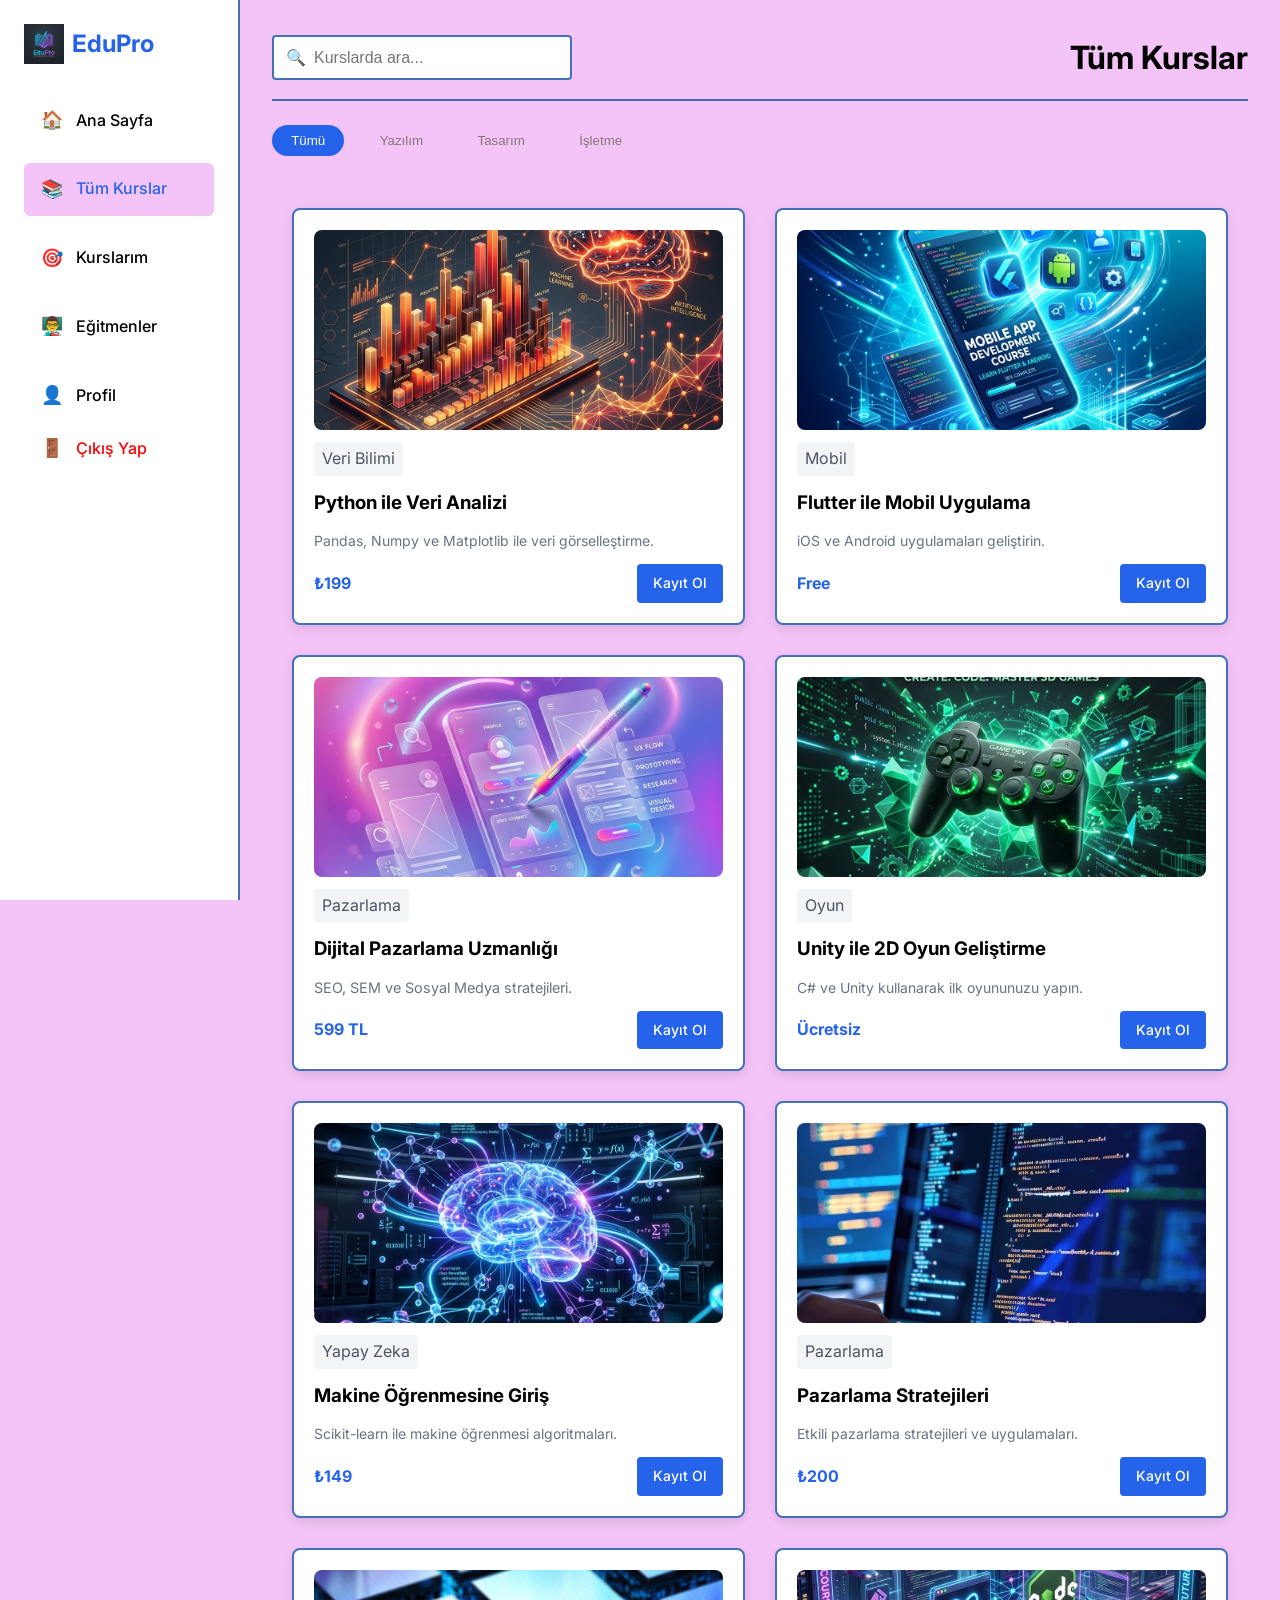
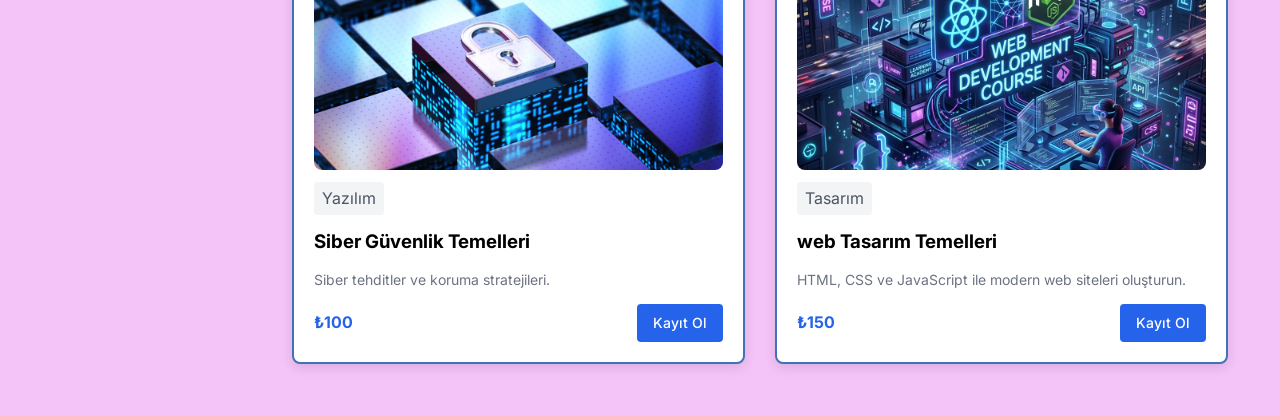
==== courses.html @ 86083f7c "son duzenlemeler" ====
<!DOCTYPE html>
<html lang="en">
<head>
    <meta charset="UTF-8">
    <meta name="viewport" content="width=device-width, initial-scale=1.0">
    <title>EduPro | TümKurslar</title>
    <link rel="stylesheet" href="courses.css">
</head>

<body>
    <!-- app-container: Sidebar ve İçerik Alanını kapsayan ana kutu -->
    <div class="app-container">
        <!-- Sidebar: Navigasyon menüsü -->
        <aside class="sidebar">
            <!-- Marka logosu ve ismi -->
            <div class="nav-brand">
                <img src="assets/EduProLogo.png" alt="Logo" style="width: 40px; height: 40px;"> EduPro
            </div>

            <!-- Navigasyon menü listesi -->
            <nav class="nav-menu">
                <!-- Sayfa linkleri ve ikonları -->
                <a href="home.html" class="nav-link"><span>🏠</span> Ana Sayfa</a>
                <a href="courses.html" class="nav-link active"><span>📚</span> Tüm Kurslar</a>
                <a href="my-courses.html" class="nav-link"><span>🎯</span> Kurslarım</a>
                <a href="instructors.html" class="nav-link"><span>👨‍🏫</span> Eğitmenler</a>
                <a href="profile.html" class="nav-link"><span>👤</span> Profil</a>
            </nav>

            <!-- Çıkış yapma linki (alt kısımda) -->
            <div style="margin-top: auto;">
                <a href="index.html" class="nav-link" style="color: red;"><span>🚪</span> Çıkış Yap</a>
            </div>
        </aside>
                

        <!-- main-content: Sağdaki kurs listesi alanı -->
        <main class="main-content">
            <!-- topbar: Arama çubuğu ve sayfa başlığı -->
            <header class="topbar">
                <div class="search-bar">
                    <span>🔍</span>
                    <input type="text" placeholder="Kurslarda ara...">
                </div>
                <h1>Tüm Kurslar</h1>
            </header>

            <!-- İçerik bölümü -->
            <section class="content-area">
                <!-- Kategori filtreleme butonları -->
                <div class="flex gap-2" style="margin-bottom: 2rem;">
                    <!-- 'Tümü' seçeneği (aktif) -->
                    <button class="btn btn-primary" style="padding: 0.5rem 1.2rem; border-radius: 20px;">Tümü</button>
                    <!-- 'Yazılım' kategorisi -->
                    <button class="btn"
                        style="background: var(--glass); color: rgb(134, 118, 118); padding: 0.5rem 1.2rem; border-radius: 20px;">Yazılım</button>
                    <!-- 'Tasarım' kategorisi -->
                    <button class="btn"
                        style="background: var(--glass); color:  rgb(134, 118, 118); padding: 0.5rem 1.2rem; border-radius: 20px;">Tasarım</button>
                    <!-- 'İşletme' kategorisi -->
                    <button class="btn"
                        style="background: var(--glass); color:  rgb(134, 118, 118); padding: 0.5rem 1.2rem; border-radius: 20px;">İşletme</button>
                </div>

                <!-- grid-container: Kurs kartlarını düzenli bir şekilde dizen ızgara yapısı -->
                <div class="grid-container">

                    <!-- 1. kurs veri bilimi -->
                    <div class="card">
                        <img src="assets/datascience.png" alt="course" class="course-img">
                        <div class="tag">Veri Bilimi</div>
                        <h3>Python ile Veri Analizi</h3>
                        <p style="color: var(--text-muted); font-size: 14px;">Pandas, Numpy ve Matplotlib ile veri
                            görselleştirme.</p>
                        <!-- Fiyat ve kayıt butonu -->
                        <div class="flex justify-between items-center">
                            <span style="font-weight: 700; color: var(--primary);">₺199</span>
                            <a href="#" class="btn-primary btn" style="padding: 8px 16px; font-size: 14px;">Kayıt Ol</a>
                        </div>
                    </div>

                    <!-- 2. Kurs: Mobil Geliştirme -->
                    <div class="card">
                        <img src="assets/mobile.png" alt="course" class="course-img">
                        <!-- Kategori etiketi -->
                        <div class="tag">Mobil</div>
                        <!-- Kurs başlığı -->
                        <h3>Flutter ile Mobil Uygulama</h3>
                        <!-- Kurs kısa açıklaması -->
                        <p style="color: var(--text-muted); font-size: 14px; ">iOS ve Android
                            uygulamaları geliştirin.</p>
                        <!-- Fiyat ve kayıt butonu -->
                        <div class="flex justify-between items-center" >
                            <span style="font-weight: 700; color: var(--primary);">Free</span>
                            <a href="#" class="btn-primary btn" style="padding: 8px 16px; font-size: 14px;">Kayıt Ol</a>
                        </div>
                    </div>

                    <!-- 3. Kurs: Pazarlama -->
                    <div class="card">
                        <img src="assets/uiux.png" alt="course" class="course-img">
                        <!-- Kategori etiketi -->
                        <div class="tag">Pazarlama</div>
                        <!-- Kurs başlığı -->
                        <h3>Dijital Pazarlama Uzmanlığı</h3>
                        <!-- Kurs kısa açıklaması -->
                        <p style="font-size: 0.9rem; color: var(--text-muted);">SEO, SEM ve Sosyal Medya stratejileri.
                        </p>
                        <!-- Fiyat ve kayıt butonu -->
                        <div class="flex justify-between items-center">
                            <span style="font-weight: 700; color: var(--primary);">599 TL</span>
                            <a href="#" class="btn btn-primary" style="padding: 8px 16px; font-size: 14px;">Kayıt
                                Ol</a>
                        </div>
                    </div>

                    <!-- 4. Kurs: Oyun Geliştirme -->
                    <div class="card">
                        <!-- Kurs kapağı -->
                        <img src="assets/game.png" alt="Course" class="course-img">
                        <!-- Kategori etiketi -->
                        <div class="tag">Oyun</div>
                        <!-- Kurs başlığı -->
                        <h3>Unity ile 2D Oyun Geliştirme</h3>
                        <!-- Kurs kısa açıklaması -->
                        <p style="font-size: 14px; color: var(--text-muted);">C# ve Unity kullanarak ilk oyununuzu
                            yapın.</p>
                        <!-- Fiyat ve kayıt butonu -->
                        <div class="flex justify-between items-center">
                            <span style="font-weight: 700; color: var(--primary);">Ücretsiz</span>
                            <a href="#" class="btn btn-primary" style="padding: 8px 16px; font-size: 14px;">Kayıt
                                Ol</a>
                        </div>
                    </div>


                    <!-- 5. Kurs: Makine Öğrenmesi -->
                    <div class="card">
                        <img src="assets/course1.png" alt="course" class="course-img">
                        <div class="tag">Yapay Zeka</div>
                        <h3>Makine Öğrenmesine Giriş</h3>
                        <p style="font-size: 14px; color: var(--text-muted);">Scikit-learn ile makine öğrenmesi algoritmaları.</p>
                        <div class="flex justify-between items-center ">
                            <span style="font-weight: 700; color: var(--primary);">₺149</span>
                            <a href="#" class="btn-primary btn" style="padding: 8px 16px; font-size: 14px;">Kayıt Ol</a>
                        </div>
                    </div>

                    <!-- 6. Kurs: Pazarlama -->
                    <div class="card">
                        <img src="assets/course2.jpg" alt="course" class="course-img">
                        <div class="tag">Pazarlama</div>
                        <h3>Pazarlama Stratejileri</h3>
                        <p style="font-size: 14px; color: var(--text-muted);">Etkili pazarlama stratejileri ve uygulamaları.</p>
                        <div class="flex justify-between items-center ">
                            <span style="font-weight: 700; color: var(--primary);">₺200</span>
                            <a href="#" class="btn-primary btn" style="padding: 8px 16px; font-size: 14px;">Kayıt Ol</a>
                        </div>
                    </div>


                    <!-- 7. Kurs: Siber Güvenlik -->
                    <div class="card">
                        <img src="assets/cybersecurity.png" alt="course" class="course-img">
                        <div class="tag">Yazılım</div>
                        <h3>Siber Güvenlik Temelleri</h3>
                        <p style="font-size: 14px; color: var(--text-muted);">Siber tehditler ve koruma stratejileri.</p>
                        <div class="flex justify-between items-center ">
                            <span style="font-weight: 700; color: var(--primary);">₺100</span>
                            <a href="#" class="btn-primary btn" style="padding: 8px 16px; font-size: 14px;">Kayıt Ol</a>
                        </div>
                    </div>

                    <!-- 8. Kurs: web Tasarım -->
                    <div class="card">
                        <img src="assets/web_dev.png" alt="course" class="course-img">
                        <div class="tag">Tasarım</div>
                        <h3>web Tasarım Temelleri</h3>
                        <p style="font-size: 14px; color: var(--text-muted);">HTML, CSS ve JavaScript ile modern web siteleri oluşturun.</p>
                        <div class="flex justify-between items-center ">
                            <span style="font-weight: 700; color: var(--primary);">₺150</span>
                            <a href="#" class="btn-primary btn" style="padding: 8px 16px; font-size: 14px;">Kayıt Ol</a>
                        </div>
                    </div>
                </div>
                
            </section>
        </main>
    </div>
</body>
</html>
---- courses.css ----
@import "common.css";

.grid-container {
    display: grid;
    grid-template-columns: repeat(auto-fill, minmax(350px, 1fr)); /* Otomatik doldurma, minimum 350px genişlik ve kalan alanı eşit şekilde dağıtır */
    gap: 30px;
    padding: 20px;
}

.card {
    background-color: var(--white);
    border: 2px solid var(--border);
    border-radius: 8px;
    box-shadow: 0 4px 12px rgba(0, 0, 0, 0.1); /* Hafif gölge efekti */
    padding: 20px;
    display: flex;
    flex-direction: column;
    justify-content: space-between;
    gap: 12px;
}


.course-img {
    width: 100%;
    height: 200px;
    object-fit: cover; /* Görselin kartın içine sığması için */
    border-radius: 8px;
    background-color: #ddd;
}

.tag {
    display: inline-block; 
    padding: 4px 8px;
    background: #f3f4f6;
    color: #4b5563;
    border-radius: 4px;
    width: fit-content; /* İçeriğe göre genişlik */
}

.topbar {
    display: flex;
    justify-content: space-between; 
    padding-bottom: 16px;
    border-bottom: 2px solid var(--border); 
    align-items: center;
    margin-bottom: 24px;
}

.search-bar {
    background: var(--white);
    display: flex;
    align-items: center;
    gap: 8px;
    border: 2px solid var(--border);
    border-radius: 4px;
    padding: 8px 12px;
    width: 300px;
}

.search-bar input {
    border: none;
    padding: 0;
    width: 100%; /* Arama çubuğunun kalan genişliğini kaplamasını sağlar */
}
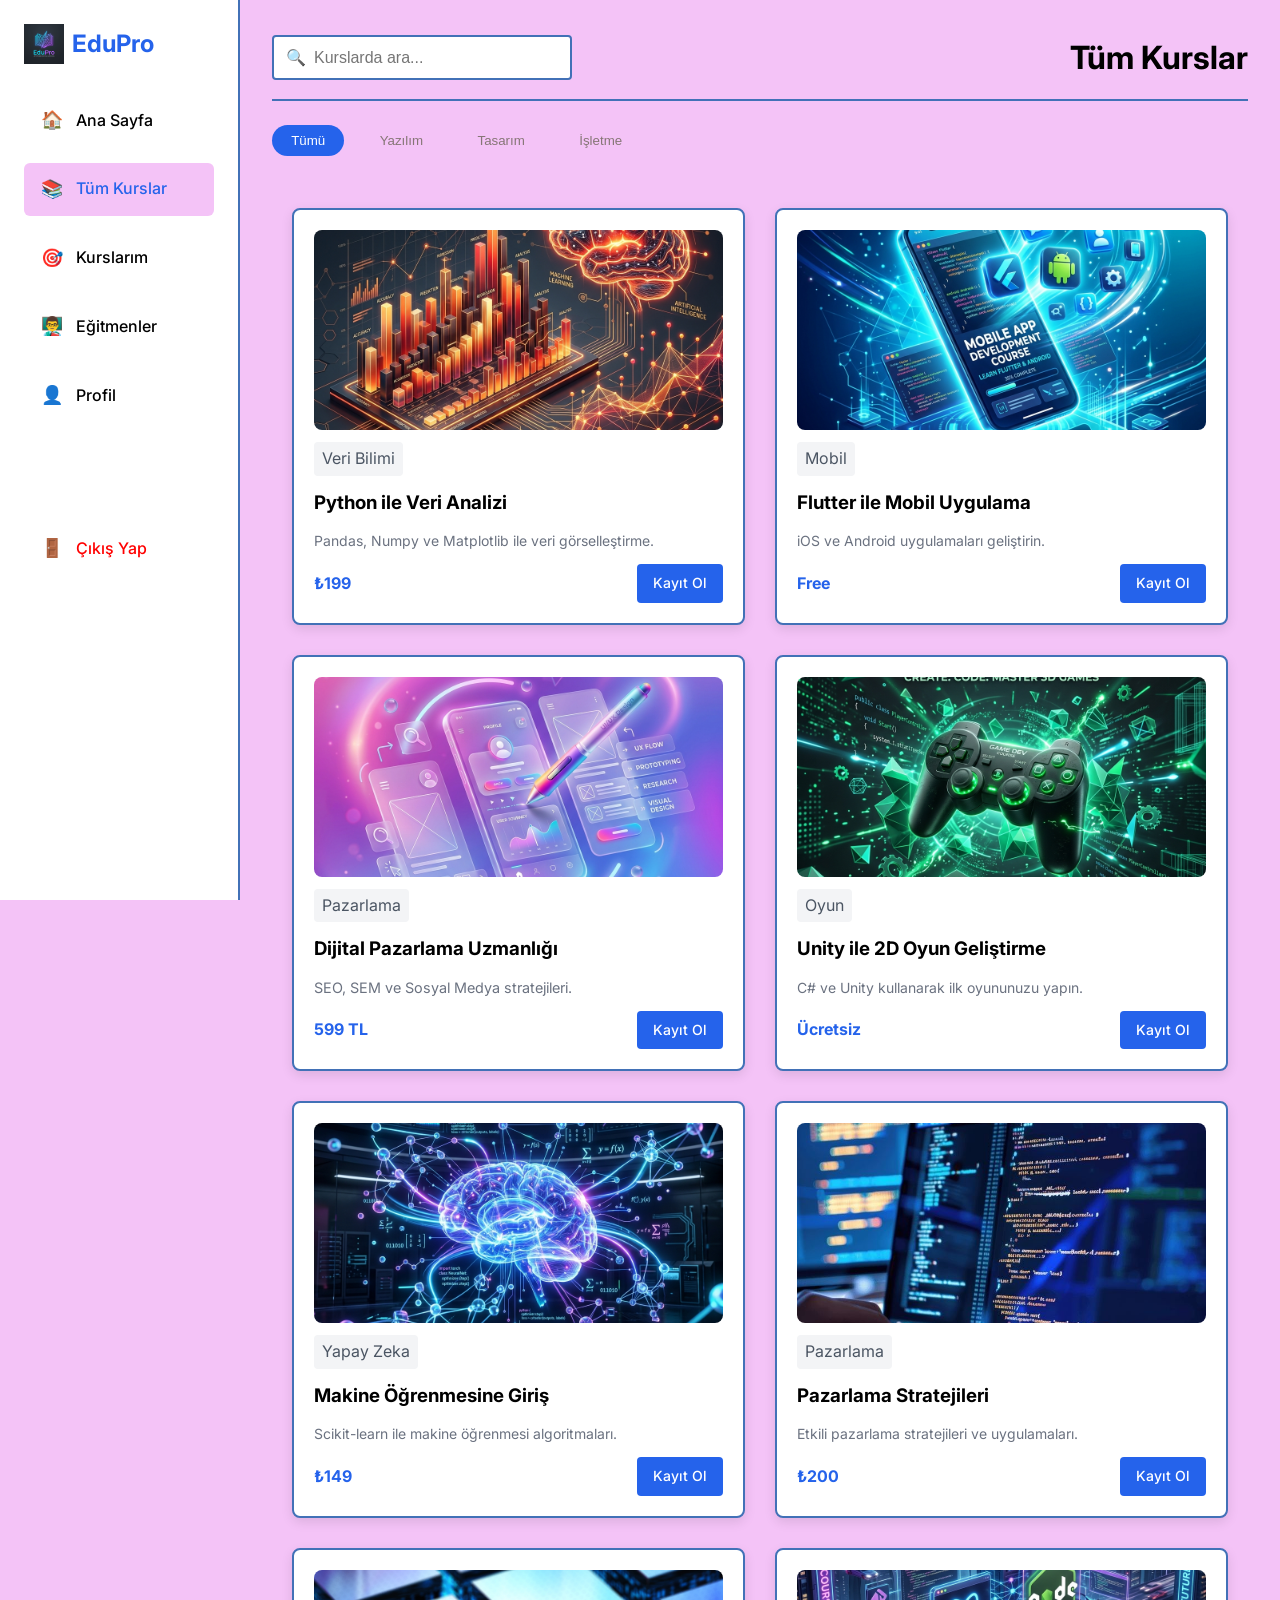
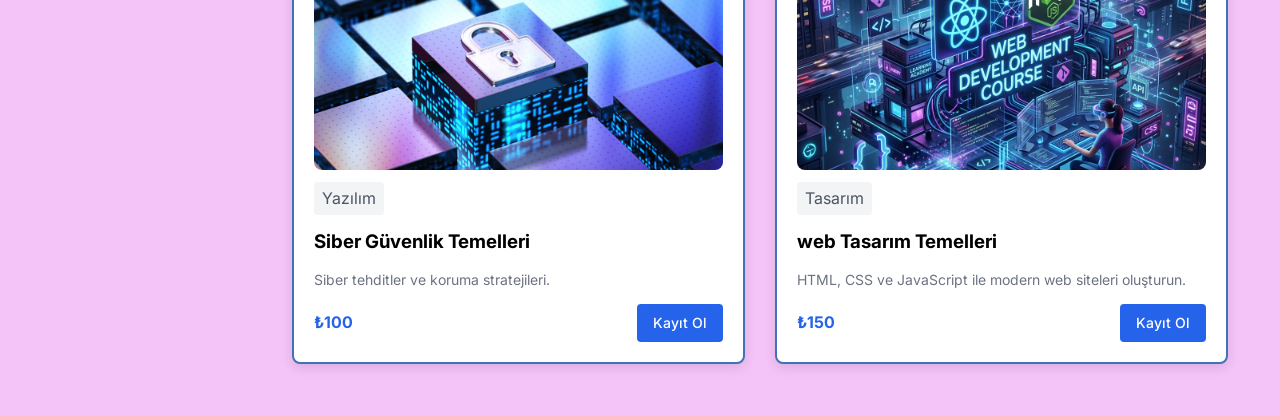
==== commit e638a9f7: "yeni degisiklikler eklendi" ====
--- a/courses.html
+++ b/courses.html
@@ -28,7 +28,7 @@
             </nav>
 
             <!-- Çıkış yapma linki (alt kısımda) -->
-            <div style="margin-top: auto;">
+            <div style="margin-top: 100px;">
                 <a href="index.html" class="nav-link" style="color: red;"><span>🚪</span> Çıkış Yap</a>
             </div>
         </aside>
